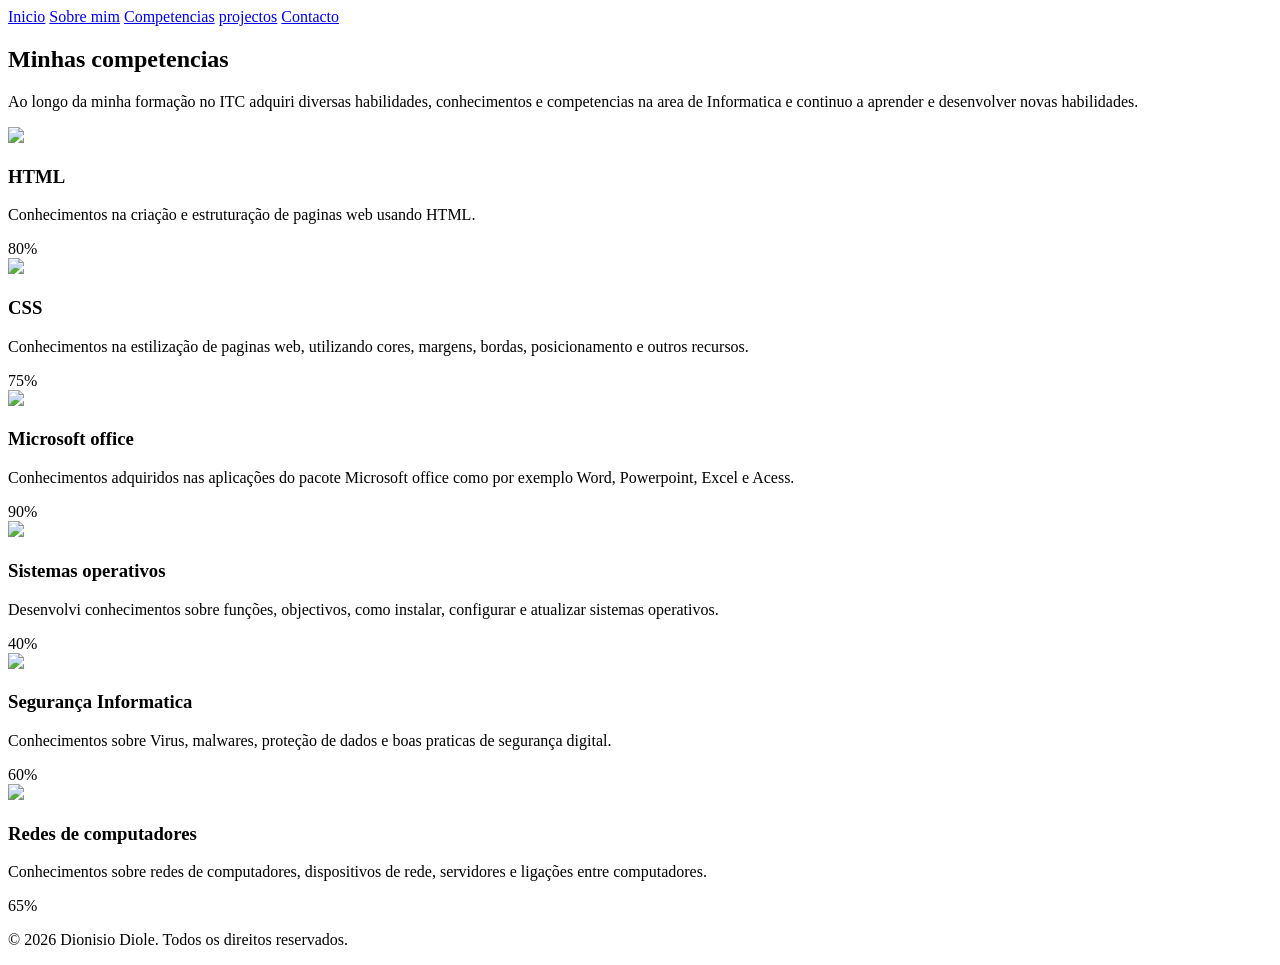
==== Competencias.html @ 1c0e2248 "Add files via upload" ====
<!DOCTYPE html>
<html lang='en'>
<head>
    <meta charset='utf-8'>
    <meta name='viewport' content='width=device-width, initial-scale=1'>
    <title>Competencias</title>
    <link rel='stylesheet' href='CSS/style.css'>
</head>
<body>
     <header>
    <nav>
        <div class="menu">
        <a href="inicio.html">Inicio</a>
        <a href="sobre.html">Sobre mim</a>
        <a href="Competencias.html">Competencias</a>
        <a href="projectos.html">projectos</a>
        <a href="contacto.html">Contacto</a>
        </div>
    </nav>
    </header>
    <main>
        <section class="competencias">
            <h2>Minhas competencias</h2>
            <p class="introducao">
                Ao longo da minha formação no ITC adquiri diversas habilidades, conhecimentos e competencias
                na area de Informatica e continuo a aprender e desenvolver novas habilidades.
            </p>
            <div class="lista-competencias">
                <div class="competencia">
                    <img src="icones/html.png">
                    <h3>
                        HTML
                    </h3>
                    <p>Conhecimentos na criação  e estruturação de paginas web usando HTML.</p>
                    <div class="barra">
                        <div class="progresso html"></div>
                    </div>
                    <span class="percentagem">80%</span>
                </div>
                <div class="competencia">
                    <img src="icones/css.png">
                    <h3>CSS</h3>
                    <p>Conhecimentos na estilização de paginas web, utilizando cores, margens, bordas,
                        posicionamento e outros recursos.
                    </p>
                    <div class="barra">
                        <div class="progresso css"></div>
                    </div>
                    <span class="percentagem">75%</span>
                </div>
            
            <div class="competencia">
                <img src="icones/office.png">
                <h3>Microsoft office</h3>
                <p>Conhecimentos adquiridos nas aplicações do pacote Microsoft office como por exemplo
                    Word, Powerpoint, Excel e Acess.
                </p>
                <div class="barra">
                    <div class="progresso office"></div>
                </div>
                <span class="percentagem">90%</span>
            </div>
            <div class="competencia">
                <img src="icones/so.png">
                <h3>Sistemas operativos</h3>
                <p>Desenvolvi conhecimentos sobre funções, objectivos, como instalar, configurar 
                    e atualizar sistemas operativos.
                </p>
                <div class="barra">
                    <div class="progresso so"></div>
                </div>
                <span class="percentagem">40%</span>
            </div>
            <div class="competencia">
                <img src="icones/seguranca.png">
                <h3>Segurança Informatica</h3>
                <p>Conhecimentos sobre Virus, malwares, proteção de dados e boas praticas de 
                    segurança digital.
                </p>
                <div class="barra">
                    <div class="progresso si"></div>
                </div>
                <span class="percentagem">60%</span>
            </div>
            <div class="competencia">
                <img src="icones/redes.png">
                <h3>Redes de computadores</h3>
                <p>Conhecimentos sobre redes de computadores, dispositivos de rede, servidores 
                    e ligações entre computadores.
                </p>
                <div class="barra">
                    <div class="progresso rede"></div>
                </div>
                <span class="percentagem">65%</span>
            </div>
        </div>
        </section>
    </main>
    <footer>
        <p>&copy; 2026 Dionisio Diole. Todos os direitos reservados.</p>
    </footer>
    
    <script src="js/script.js"></script>
</body>
</html>
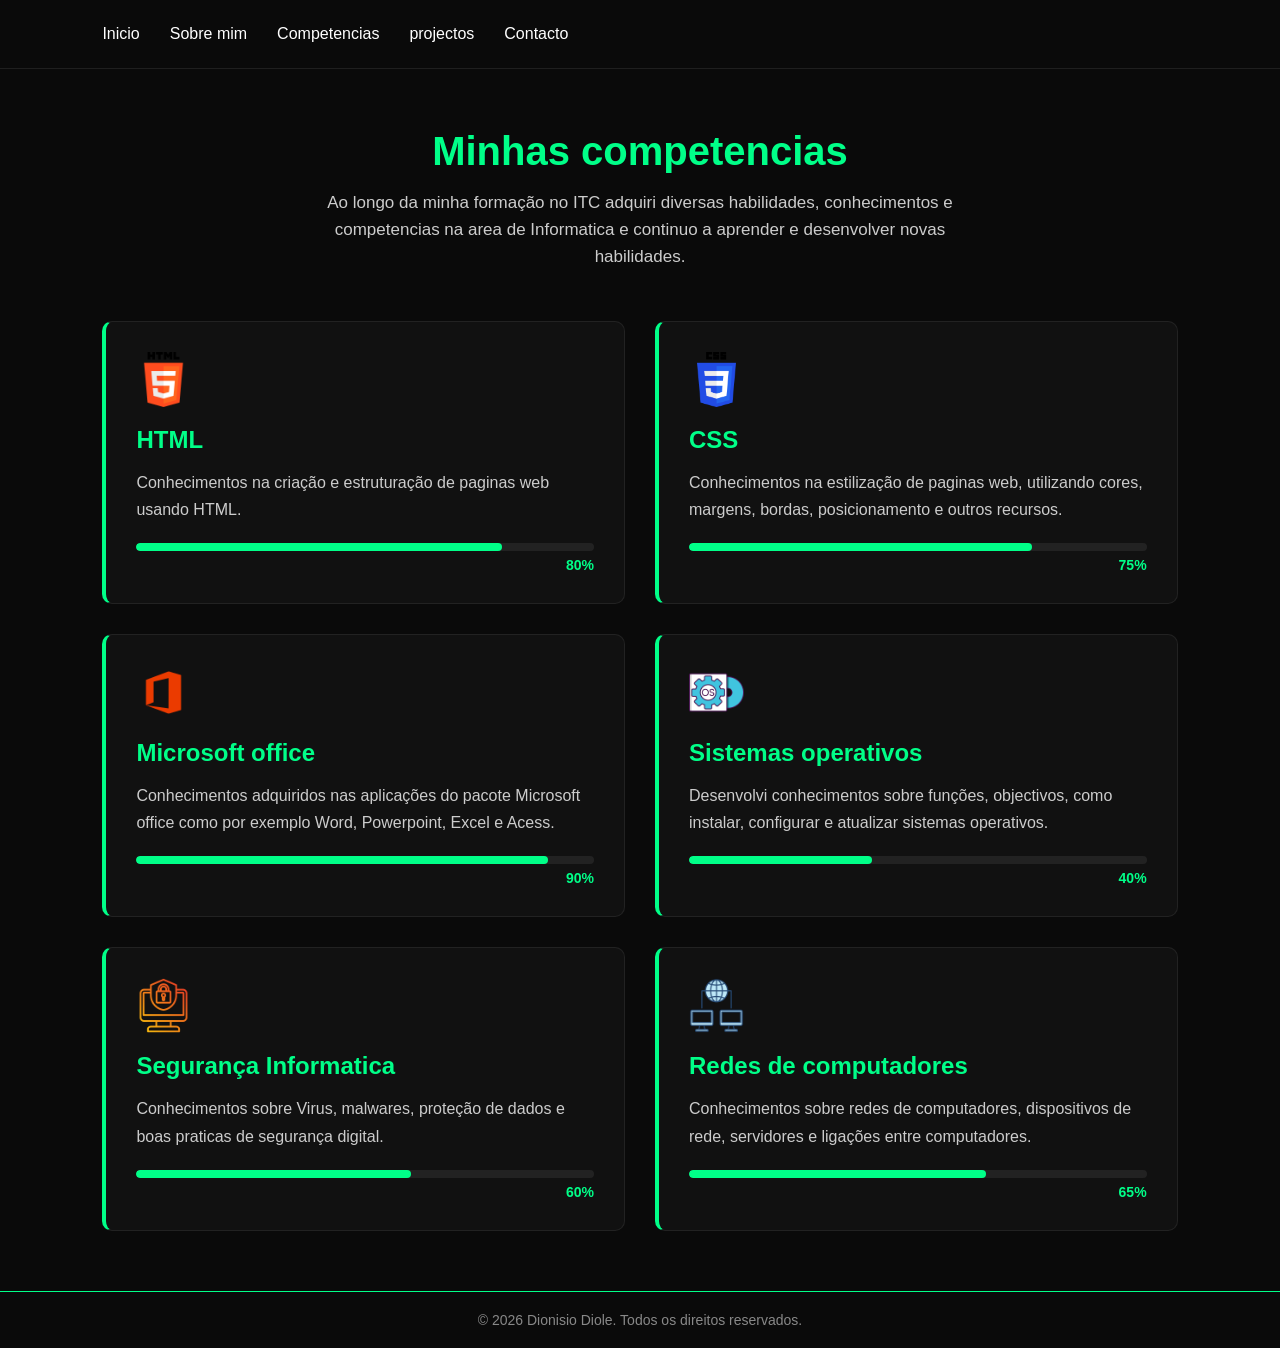
==== commit f39a9b22: "Add files via upload" ====
--- a/Competencias.html
+++ b/Competencias.html
@@ -10,7 +10,7 @@
      <header>
     <nav>
         <div class="menu">
-        <a href="inicio.html">Inicio</a>
+        <a href="index.html">Inicio</a>
         <a href="sobre.html">Sobre mim</a>
         <a href="Competencias.html">Competencias</a>
         <a href="projectos.html">projectos</a>
--- a/CSS/style.css
+++ b/CSS/style.css
@@ -0,0 +1,630 @@
+* {
+    margin: 0;
+    padding: 0;
+    box-sizing: border-box;
+}
+body {
+    font-family: "poppins", "segoe UI", "arial", "sans-serif";
+    background-color: #0a0a0a;
+    color: white;
+}
+header {
+    background-color: #0a0a0a;
+    padding: 25px 8%;
+    border-bottom: 1px solid #1f1f1f;
+    top: 0;
+    left: 0;
+    width: 100%;
+    z-index: 1000;
+}
+nav {
+    display: flex;
+    justify-content: space-between;
+    align-items: center;
+}
+nav h1 {
+    color: #00ff88;
+    font-size: 28px;
+}
+.menu {
+    display: flex;
+    gap: 30px;
+}
+.menu a {
+    position: relative;
+    color: white;
+    text-decoration: none;
+    font-size: 16px;
+    transition: color 0.3s ease;
+}
+.menu a::after{
+    content: "";
+    position: absolute;
+    left: 0;
+    bottom: -8px;
+    width: 0;
+    height: 2px;
+    background-color: #00ff88;
+    transition: width 0.3s ease;
+}
+.menu a:hover {
+    color: #00ff88;
+}
+.menu a:hover::after{
+    width: 100%;
+}
+.inicio{
+    min-height: 75vh;
+    display: flex;
+    justify-content: space-between;
+    align-items: center;
+    padding: 60px 8%;
+}
+.apresentacao {
+    max-width: 600px;
+}
+.saudacao {
+    color: #00ff88;
+    font-size: 20px;
+    margin-bottom: 10px;
+}
+.apresentacao h2{
+    font-size: 60px;
+    margin-bottom: 10px;
+}
+.apresentacao p{
+    color: #cccccc;
+    font-size: 18px;
+    line-height: 1.6;
+}
+.botao{
+    display: inline-block;
+    margin-top: 30px;
+    padding: 14px 28px;
+    background-color: #00ff88;
+    color: #000000;
+    text-decoration: none;
+    font-weight: bold;
+    border-radius: 5px;
+    transition: 0.3s;
+}
+.botao:hover {
+    background-color: white;
+    transform: translateY(-3px);
+}
+.foto {
+    width: 380px;
+    height: 380px;
+    border: 4px solid #00ff88;
+    border-radius: 50%;
+    overflow: hidden;
+    box-shadow: 0 0 25px #00ff88;
+    animation: flutuar 3s ease-in-out infinite;
+}
+@keyframes flutuar{
+    0% {
+        transform: translateY(0);
+    }
+    50% {
+        transform: translateY(-10px);
+    }
+    100% {
+        transform: translateY(0);
+    }
+}
+.foto img{
+    width: 100%;
+    height: 100%;
+    object-fit: cover;
+    display: block;
+}
+
+.sobre {
+    padding: 60px 8%;
+}
+.sobre > h2{
+    text-align: center;
+    color: #00ff88;
+    font-size: 40px;
+    margin-bottom: 50px;
+}
+.caixa {
+    display: flex;
+    justify-content: space-between;
+    align-items: center;
+    background-color: #111111;
+    border: 1px solid #222222;
+    border-left: 4px solid #00ff88;
+    padding: 30px;
+    margin-bottom: 30px;
+    border-radius: 10px;
+    min-height: 250px;
+    transition: 0.3s;
+}
+.caixa:hover {
+    border-color: #00ff88;
+    transform: translateY(-5px);
+    box-shadow: 0 0 20px rgba(0, 255, 136, 0.2);
+}
+.conteudo{
+    width: 65%;
+}
+.conteudo h3{
+    color: #00ff88;
+    font-size: 25px;
+    margin-bottom: 15px;
+}
+.conteudo p{
+    color: #cccccc;
+    font-size: 17px;
+    line-height: 1.7;
+}
+.conteudo li{
+    color: #00ff88;
+}
+.imagem{
+    width: 260px;
+    height: 260px;
+    border: 2px dashed #00ff88;
+    border-radius: 10px;
+    display: flex;
+    justify-content: center;
+    align-items: center;
+}
+.imagem img {
+    width: 100%;
+    height: 100%;
+    object-fit: contain;
+}
+
+.competencias{
+    padding: 60px 8%;
+    min-height: 75vh;
+}
+.competencias h2{
+    text-align: center;
+    color: #00ff88;
+    font-size: 40px;
+    margin-bottom: 15px;
+}
+.introducao{
+    text-align: center;
+    color: #cccccc;
+    font-size: 17px;
+    line-height: 1.6;
+    max-width: 700px;
+    margin: 0 auto 50px;
+}
+.lista-competencias{
+    display: grid;
+    grid-template-columns: repeat(2, 1fr);
+    gap: 30px;
+}
+.competencia{
+    background-color: #111111;
+    border: 1px solid #222222;
+    border-left: 4px solid #00ff88;
+    border-radius: 10px;
+    padding: 30px;
+    min-height: 190px;
+    transition: 0.3s;
+}
+.competencia img{
+    width: 55px;
+    height: 55px;
+    object-fit: contain;
+    margin-bottom: 15px;
+    transition: 0.3s;
+}
+.competencia:hover img{
+    transform: scale(1.15);
+}
+.competencia h3{
+    color: #00ff88;
+    font-size: 24px;
+    margin-bottom: 15px;
+}
+.competencia p{
+    color: #cccccc;
+    font-size: 16px;
+    line-height: 1.7;
+}
+.competencia:hover {
+    transform: translateY(-8px);
+    border-color: #00ff88;
+    box-shadow: 0 0 20px rgba(0, 255, 136, 0.2);
+}
+
+.contacto {
+    padding: 60px 8%;
+    min-height: 75vh;
+}
+.contacto h2{
+    text-align: center;
+    color: #00ff88;
+    font-size: 40px;
+    margin-bottom: 15px;
+}
+.introducao-contacto{
+    text-align: center;
+    color: #cccccc;
+    font-size: 17px;
+    line-height: 1.6;
+    max-width: 700px;
+    margin: 0 auto 50px;
+}
+.lista-contactos{
+    display: grid;
+    grid-template-columns: repeat(2, 1fr);
+    gap: 30px;
+    max-width: 900px;
+    margin: auto;
+}
+.contacto-card{
+    background-color: #111111;
+    border: 1px solid #222222;
+    border-top: 3px solid #00ff88;
+    border-radius: 12px;
+    padding: 35px;
+    text-align: center;
+    transition: 0.3s;
+}
+.contacto-card h3{
+    color: white;
+    font-size: 23px;
+    margin-bottom: 12px;
+}
+.contacto-card p{
+    color: #cccccc;
+    font-size: 16px;
+    margin-bottom: 25px;
+}
+.contacto-card img{
+    width: 50px;
+    height: 50px;
+    object-fit: contain;
+    margin-bottom: 20px;
+    transition: 0.3s;
+}
+.contacto-card:hover img{
+    transform: scale(1.15);
+}
+.botao-contacto{
+    display: inline-block;
+    padding: 10px 22px;
+    background-color: #00ff88;
+    color: #000000;
+    text-decoration: none;
+    border-radius: 6px;
+    font-weight: bold;
+    transition: 0.3s;
+}
+.contacto-card:hover {
+    transform: translateY(-8px);
+    border-color: #00ff88;
+    box-shadow: 0 0 25px rgba(0, 255, 136, 0.2);
+}
+.botao-contacto:hover{
+    background-color: #ffffff;
+    box-shadow: 0 0 15px #00ff88;
+}
+
+.projectos{
+    padding: 60px 8%;
+    min-height: 75vh;
+}
+.projectos h2{
+    text-align: center;
+    color: #00ff88;
+    font-size: 40px;
+    margin-bottom: 15px;
+}
+.introducao-projecto{
+    text-align: center;
+    color: #cccccc;
+    font-size: 17px;
+    line-height: 1.6;
+    max-width: 700px;
+    margin: 0 auto 50px;
+}
+.lista-projectos{
+    display: grid;
+    grid-template-columns: repeat(2, 1fr);
+    gap: 30px;
+    max-width: 1000px;
+    margin: auto;
+    align-items: stretch;
+}
+.projecto{
+    background-color: #111111;
+    border: 1 px solid #222222;
+    border-top: 3px solid #00ff88;
+    border-radius: 12px;
+    overflow: hidden;
+    transition: 0.3s;
+    display: flex;
+    flex-direction: column;
+    height: 100%;
+}
+.imagem-projecto{
+    width: 100%;
+    height: 220px;
+    background-color: #0a0a0a;
+    border-bottom: 1px solid #222222;
+    display: flex;
+    justify-content: center;
+    align-items: center;
+    color: #555555;
+    overflow: hidden;
+}
+.imagem-projecto img{
+    width: 100%;
+    height: 100%;
+    object-fit: contain;
+    object-position: center;
+    display: block;
+    transition: 0.4s;
+}
+.projecto:hover .imagem-projecto img{
+    transform: scale(1.05);
+}
+.informacao-projecto{
+    padding: 25px;
+    display: flex;
+    flex-direction: column;
+    flex: 1;
+}
+.informacao-projecto h3{
+    color: #00ff88;
+    margin-bottom: 12px;
+    font-size: 24px;
+    transition: 0.3s;
+}
+.projecto:hover .informacao-projecto h3{
+    color: white;
+}
+.informacao-projecto p{
+    color: #cccccc;
+    font-size: 16px;
+    line-height: 1.6;
+    min-height: 60px;
+}
+.botao-projecto{
+    display: inline-block;
+    padding: 10px 22px;
+    background-color: #00ff88;
+    color: #000000;
+    text-decoration: none;
+    border-radius: 6px;
+    font-weight: bold;
+    transition: 0.8s ease;
+    margin-top: auto;
+}
+.projecto:hover {
+    transform: translateY(-8px);
+    border-color: #00ff88;
+    box-shadow: 0 0 15px rgba(0, 255, 136, 0.2);
+}
+.botao-projecto:hover {
+    background-color: transparent;
+    color: #00ff88;
+    border: 1px solid #00ff88;
+    box-shadow: 0 0 15px rgba(0, 255, 136, 0.2);
+}
+
+@keyframes aparecer {
+    from{
+        opacity: 0;
+        transform: translateY(30px);
+    }
+    to{
+        opacity: 1;
+        transform: translateY(0);
+    }
+}
+main{
+    animation: aparecer 3s ease;
+}
+@keyframes desaparecer {
+    from {
+        opacity: 1;
+        transform: translateY(0);
+    }
+    to {
+        opacity: 0;
+        transform: translateY(-30px);
+    }
+}
+.saindo {
+    animation: desaparecer 0.8s ease forwards;
+}
+
+.barra{
+    width: 100%;
+    height: 8px;
+    background-color: #222222;
+    border-radius: 10px;
+    margin-top: 20px;
+    overflow: hidden;
+}
+.progresso{
+    height: 100%;
+    background-color: #00ff88;
+    border-radius: 10px;
+    animation: crescer 2s ease-out;
+}
+@keyframes crescer {
+    from{
+        width: 0;
+    }
+}
+.progresso.html{
+    width: 80%;
+}
+.progresso.css{
+    width: 75%;
+}
+.progresso.office{
+    width: 90%;
+}
+.progresso.so{
+    width: 40%;
+}
+.progresso.si{
+    width: 60%;
+}
+.progresso.rede{
+    width: 65%;
+}
+.percentagem{
+    display: block;
+    text-align: right;
+    color: #00ff88;
+    font-size: 14px;
+    font-weight: bold;
+    margin-top: 6px;
+}
+
+@media (max-width: 768px) {
+    body{
+        overflow-x: hidden;
+    }
+    nav {
+        flex-direction: column;
+        gap: 20px;
+    }
+    .menu{
+        display: flex;
+        flex-wrap: wrap;
+        justify-content: center;
+        gap: 10px;
+    }
+    .menu a{
+        margin: 5px 8px;
+    }
+    .lista-projectos{
+        grid-template-columns: 1fr;
+    }
+    .lista-competencias{
+        grid-template-columns: 1fr;
+    }
+    .lista-contactos{
+        grid-template-columns: 1fr;
+    }
+    .apresentacao{
+        flex-direction: column;
+        text-align: center;
+        gap: 30px;
+    }
+    .inicio {
+        flex-direction: column;
+        align-items: center;
+        text-align: center;
+    }
+    .foto{
+        display: flex;
+        justify-content: center;
+        width: 100%;
+    }
+    .foto img{
+        display: block;
+        margin: auto;
+    }
+    .projecto,
+    .competencia,
+    .contacto-card {
+        padding: 20px;
+    }
+}
+
+.formulario-contacto{
+    max-width: 800px;
+    margin: 60px auto 0;
+    background-color: #111111;
+    border: 1px solid #222222;
+    border-top: 3px solid #00ff88;
+    border-radius: 12px;
+    padding: 35px;
+}
+.formulario-contacto h2{
+    text-align: center;
+    color: #00ff88;
+    font-size: 30px;
+    margin-bottom: 30px;
+}
+.formulario-contacto form{
+    display: flex;
+    flex-direction: column;
+}
+.formulario-contacto label{
+    color: white;
+    font-size: 16px;
+    margin-bottom: 8px;
+}
+.formulario-contacto input,
+.formulario-contacto textarea{
+    background-color: #0a0a0a;
+    color: white;
+    border: 1px solid #333333;
+    border-radius: 6px;
+    padding: 12px;
+    margin-bottom: 20px;
+    font-size: 15px;
+    outline: none;
+}
+.formulario-contacto input:focus,
+.formulario-contacto textarea:focus{
+    border-color: #00ff88;
+    box-shadow: 0 0 8px rgba(0, 255, 136, 0.2);
+}
+.formulario-contacto textarea {
+    resize: vertical;
+}
+.formulario-contacto button{
+    background-color: #00ff88;
+    color: #000000;
+    border: 1px solid #00ff88;
+    padding: 12px;
+    font-size: 16px;
+    font-weight: bold;
+    cursor: pointer;
+    transition: 0.3s;
+}
+.formulario-contacto button:hover {
+    background-color: transparent;
+    color: #00ff88;
+    box-shadow: 0 0 15px rgba(0, 255, 136, 0.2);
+}
+.formulario-contacto
+input[type="file"] {
+    cursor: pointer;
+    border: 1px dashed #00ff88;
+    padding: 10px;
+}
+.formulario-contacto
+input[type="file"]::file-selector-button {
+    background-color: #00ff88;
+    color: #000000;
+    border: none;
+    border-radius: 5px;
+    padding: 8px 12px;
+    margin-right: 10px;
+    cursor: pointer;
+    font-weight: bold;
+}
+.formulario-contacto
+input[type="file"]::file-selector-button:hover {
+    background-color: #ffffff;
+}
+
+footer{
+    text-align: center;
+    padding: 20px;
+    background-color: #0a0a0a;
+    border-top: 1px solid #00ff88;
+}
+footer p{
+    color: #888888;
+    font-size: 14px;
+    margin: 0;
+}
